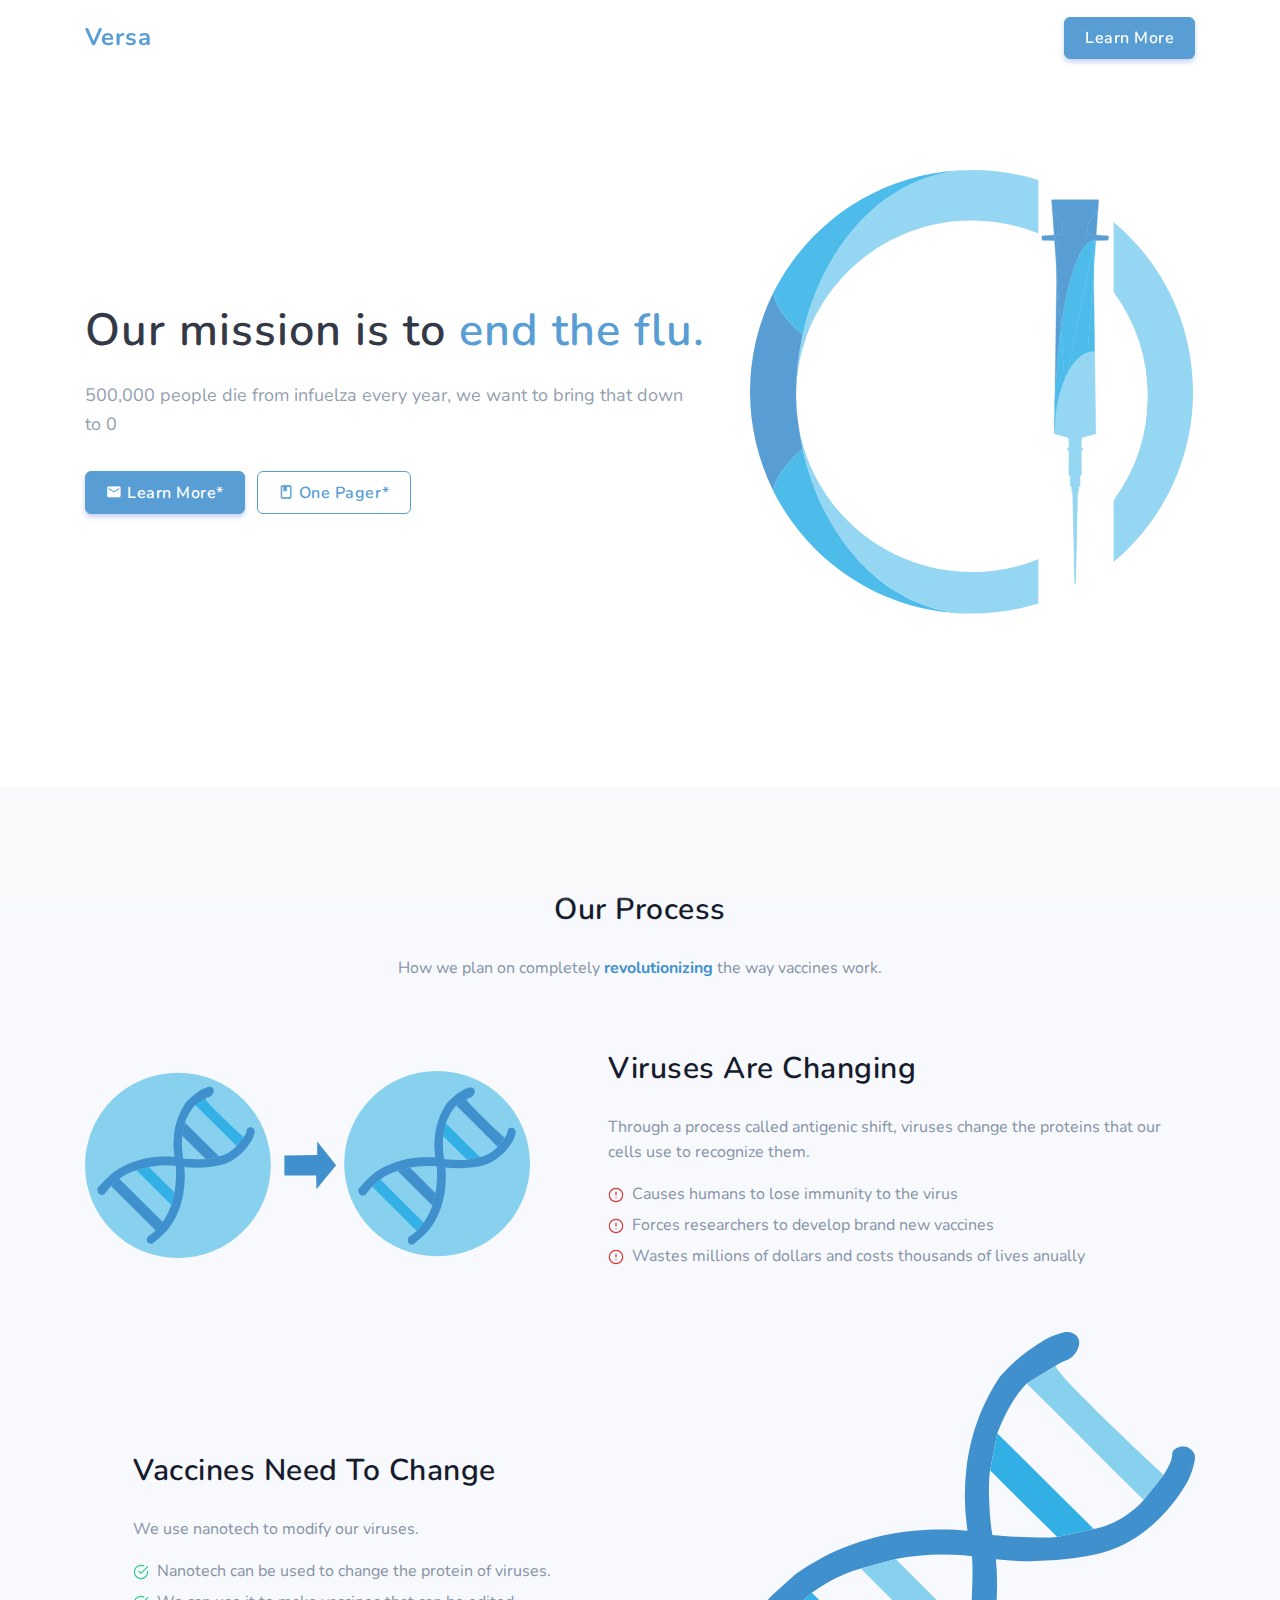
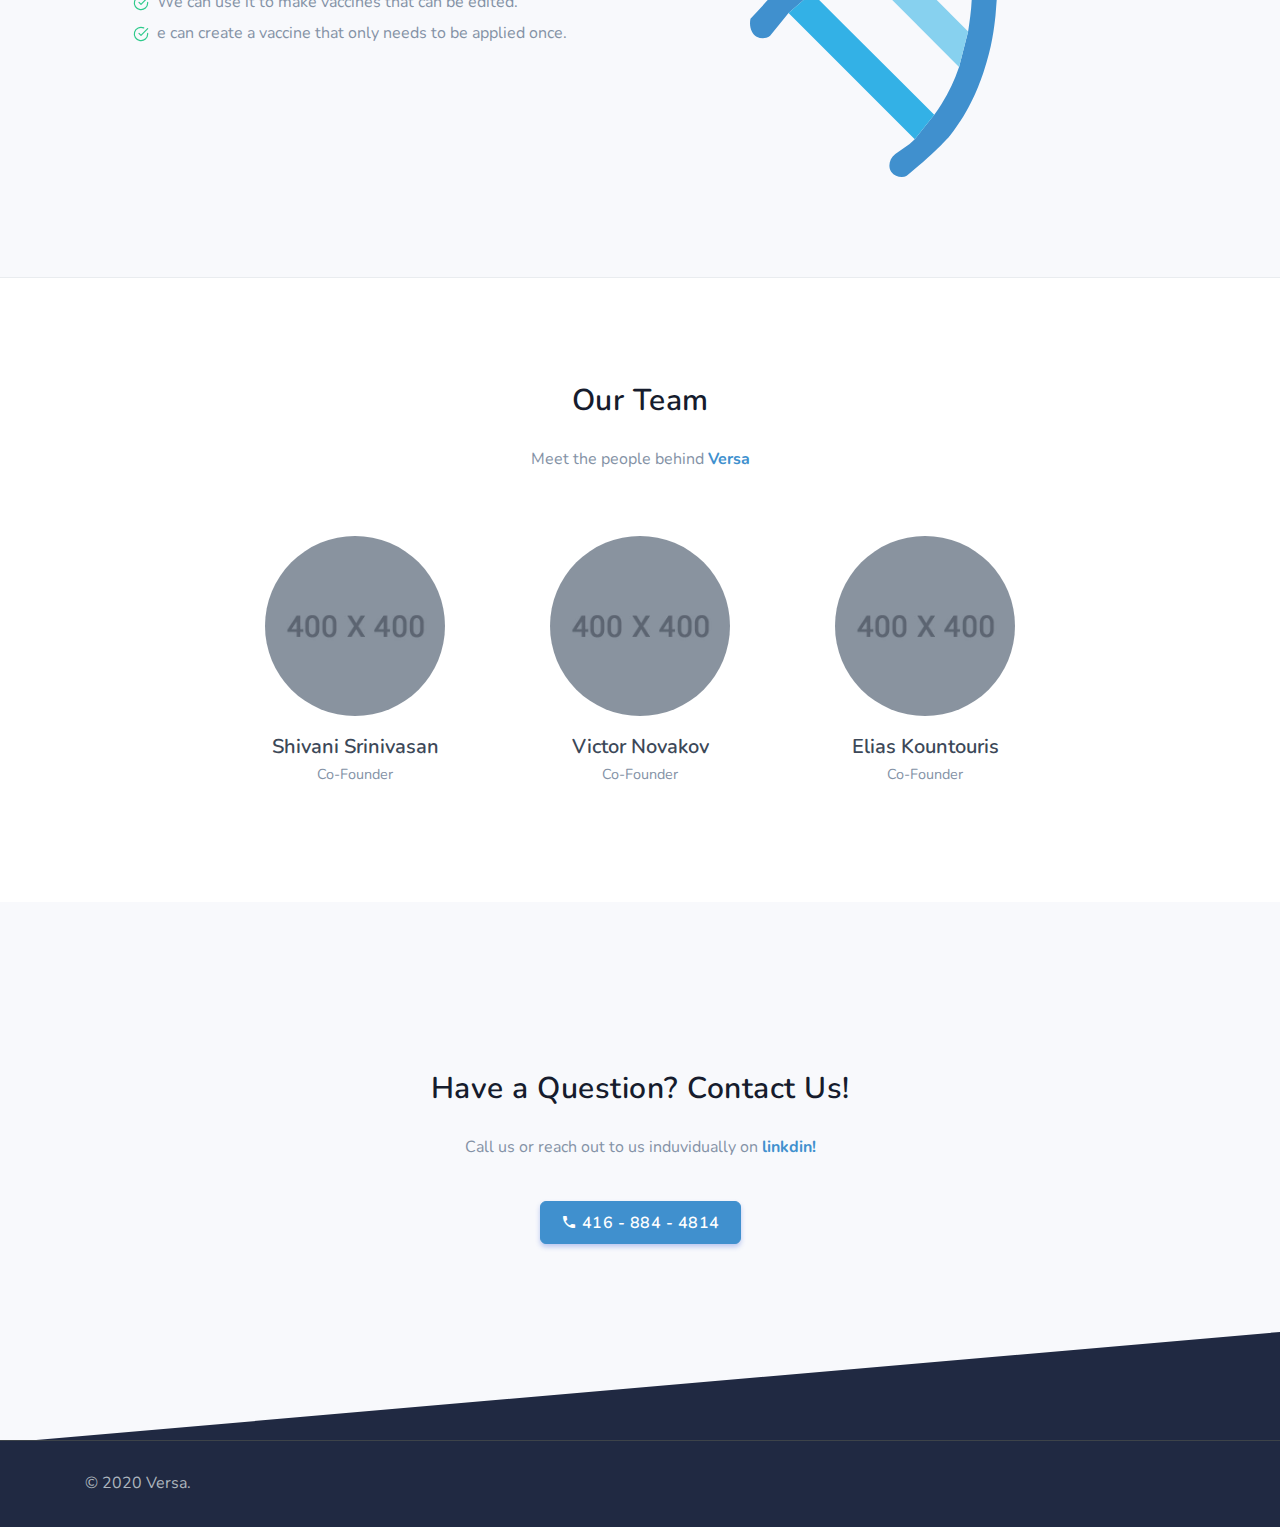
==== index.html @ 8c79bc65 "Yes" ====
<!DOCTYPE html>
<html lang="en">

    <head>
        <meta charset="utf-8" />
        <title>Versa</title>
        <meta name="viewport" content="width=device-width, initial-scale=1.0">
        <meta name="description" content="Premium Bootstrap 4 Landing Page Template" />
        <meta name="keywords" content="bootstrap 4, premium, marketing, multipurpose" />
        <meta name="author" content="Shreethemes" />
        <meta name="Version" content="2.1" />
        <!-- favicon -->
        <link rel="shortcut icon" href="images/favicon.ico">
        <!-- Bootstrap -->
        <link href="css/bootstrap.min.css" rel="stylesheet" type="text/css" />
        <!-- Icons -->
        <link href="css/materialdesignicons.min.css" rel="stylesheet" type="text/css" />
        <!-- Slider -->               
        <link rel="stylesheet" href="css/owl.carousel.min.css"/> 
        <link rel="stylesheet" href="css/owl.theme.default.min.css"/>    
        <!-- Main Css -->
        <link href="css/style.css" rel="stylesheet" type="text/css" id="theme-opt" />
        <link href="css/colors/default.css" rel="stylesheet" id="color-opt">

    </head>

    <body>
        <!-- Loader -->
        <div id="preloader">
            <div id="status">
                <div class="spinner">
                    <div class="double-bounce1"></div>
                    <div class="double-bounce2"></div>
                </div>
            </div>
        </div>
        <!-- Loader -->
        
        <!-- Navbar STart -->
        <header id="topnav" class="defaultscroll sticky">
            <div class="container">
                <!-- Logo container-->
                <div>
                    <a class="logo" href="index.html"><span class="text-primary">Versa</span></a>
                </div>                 
                <div class="buy-button">
                    <a href="https://1.envato.market/4n73n" target="_blank" class="btn btn-primary">Learn More</a>
                </div><!--end login button-->
                <!-- End Logo container-->
                <div class="menu-extras">
                    <div class="menu-item">
                        <!-- Mobile menu toggle-->
                        <a class="navbar-toggle">
                            <div class="lines">
                                <span></span>
                                <span></span>
                                <span></span>
                            </div>
                        </a>
                        <!-- End mobile menu toggle-->
                    </div>
                </div>
        
                <div id="navigation">
                    <!-- Navigation Menu-->   
                    <ul class="navigation-menu">
                        
                    </ul><!--end navigation menu-->
                    <div class="buy-menu-btn d-none">
                        <a href="https://1.envato.market/4n73n" target="_blank" class="btn btn-primary">Buy Now</a>
                    </div><!--end login button-->
                </div><!--end navigation-->
            </div><!--end container-->
        </header><!--end header-->
        <!-- Navbar End -->
        
        <!-- Hero Start -->
        <section class="bg-half-170  d-table w-100" id="home">
            <div class="container">
                <div class="row align-items-center">
                    <div class="col-lg-7 col-md-7">
                        <div class="title-heading mt-4">
                            <h1 class="heading mb-3">Our mission is to <span class="text-primary">end the flu.</span> </h1>
                            <p class="para-desc text-muted">500,000 people die from infuelza every year, we want to bring that down to 0</p>
                            <div class="mt-4">
                                <a href="page-contact-one.html" class="btn btn-primary mt-2 mr-2"><i class="mdi mdi-email"></i> Learn More*</a>
                                <a href="documentation.html" class="btn btn-outline-primary mt-2"><i class="mdi mdi-book-outline"></i> One Pager*</a>
                            </div>
                        </div>
                    </div><!--end col-->

                    <div class="col-lg-5 col-md-5 mt-4 pt-2 mt-sm-0 pt-sm-0">
                        <img src="images/illustrator/logoVersa.svg" alt="">
                    </div><!--end col-->
                </div><!--end row-->
            </div><!--end container-->
        </section><!--end section-->
        <!-- Hero End -->

               <!-- How It Work Start -->
        <section class="section bg-light border-bottom">
            <div class="container">
                <div class="row justify-content-center">
                    <div class="col-12 text-center">
                        <div class="section-title mb-4 pb-2">
                            <h4 class="title mb-4">Our Process</h4>
                            <p class="text-muted para-desc mb-0 mx-auto">How we plan on completely <span class="text-primary font-weight-bold">revolutionizing</span> the way vaccines work.</p>
                        </div>
                    </div><!--end col-->
                </div><!--end row-->

                <div class="row align-items-center">
                    <div class="col-lg-5 col-md-6 mt-4 pt-2">
                        <img src="images/illustrator/Shift.svg" alt="">
                    </div><!--end col-->

                    <div class="col-lg-7 col-md-6 mt-4 pt-2">
                        <div class="section-title ml-lg-5">
                            <h4 class="title mb-4">Viruses Are Changing</h4>
                            <p class="text-muted">Through a process called antigenic shift, viruses change the proteins that our cells use to recognize them.</p>
                            <ul class="list-unstyled feature-list text-muted">
                                <li><i data-feather="alert-circle" class="fea icon-sm text-bad mr-2"></i>Causes humans to lose immunity to the virus</li>
                                <li><i data-feather="alert-circle" class="fea icon-sm text-bad mr-2"></i>Forces researchers to develop brand new vaccines</li>
                                <li><i data-feather="alert-circle" class="fea icon-sm text-bad mr-2"></i>Wastes millions of dollars and costs thousands of lives anually</li>
                            </ul>
                        </div>
                    </div><!--end col-->
                </div><!--end row-->
                <p></p>
                <p></p>
                <p></p>
                <div class="row align-items-center">
                    <div class="col-lg-7 col-md-6 mt-4 pt-2">
                        <div class="section-title ml-lg-5">
                            <h4 class="title mb-4">Vaccines Need To Change</h4>
                            <p class="text-muted">We use nanotech to modify our viruses.</p>
                            <ul class="list-unstyled feature-list text-muted">
                                <li><i data-feather="check-circle" class="fea icon-sm text-success mr-2"></i>Nanotech can be used to change the protein of viruses.</li>
                                <li><i data-feather="check-circle" class="fea icon-sm text-success mr-2"></i>We can use it to make vaccines that can be edited.</li>
                                <li><i data-feather="check-circle" class="fea icon-sm text-success mr-2"></i>e can create a vaccine that only needs to be applied once.</li>
                            </ul>
                        </div>
                    </div><!--end col-->
                    <div class="col-lg-5 col-md-6 mt-4 pt-2">
                        <img src="images/illustrator/Dna.svg" alt="">
                    </div><!--end col-->

                    
                </div><!--end row-->
            </div><!--end container-->

           
        </section><!--end section-->
        <!-- How It Work End -->

        <section class="section">
            <div class="container align-items-center">
                <div class="row">
                    <div class="col-12 text-center">
                        <div class="section-title mb-4 pb-2">
                            <h4 class="title mb-4">Our Team</h4>
                            <p class="text-muted para-desc mx-auto mb-0">Meet the people behind<span class="text-primary font-weight-bold"> Versa</span></p>
                        </div>
                    </div><!--end col-->
                </div><!--end row-->

                <div class="row justify-content-center">
                    <div class="col-lg-3 col-md-6 mt-4 pt-2">
                        <div class="card team text-center bg-transparent border-0">
                            <div class="card-body p-0">
                                <div class="position-relative">
                                    <img src="images/client/01.jpg" class="img-fluid avatar avatar-ex-large rounded-circle" alt="">
                                    <ul class="list-unstyled social-icon team-icon mb-0 mt-4">
                                        <li class="list-inline-item"><a href="https://www.linkedin.com/in/shivani-srinivasan" class="rounded"><i data-feather="linkedin" class="fea icon-sm fea-social"></i></a></li>
                                    </ul><!--end icon-->
                                </div>
                                <div class="content pt-3 pb-3">
                                    <h5 class="mb-0"><a href="javascript:void(0)" class="name text-dark">Shivani Srinivasan</a></h5>
                                    <small class="designation text-muted">Co-Founder</small>
                                </div>                                
                            </div>
                        </div>
                    </div><!--end col-->
                    
                    <div class="col-lg-3 col-md-6 mt-4 pt-2">
                        <div class="card team text-center bg-transparent border-0">
                            <div class="card-body p-0">
                                <div class="position-relative">
                                    <img src="images/client/02.jpg" class="img-fluid avatar avatar-ex-large rounded-circle" alt="">
                                </div>
                                <div class="content pt-3 pb-3">
                                    <h5 class="mb-0"><a href="javascript:void(0)" class="name text-dark">Victor Novakov</a></h5>
                                    <small class="designation text-muted">Co-Founder</small>
                                </div>                                
                            </div>
                        </div>
                    </div><!--end col-->
                    
                    <div class="col-lg-3 col-md-6 mt-4 pt-2">
                        <div class="card team text-center bg-transparent border-0">
                            <div class="card-body p-0">
                                <div class="position-relative">
                                    <img src="images/client/03.jpg" class="img-fluid avatar avatar-ex-large rounded-circle" alt="">
                                    <ul class="list-unstyled social-icon team-icon mb-0 mt-4">
                                        <li class="list-inline-item"><a href="https://eliaskountouris.com/" class="rounded"><i data-feather="user" class="fea icon-sm fea-social"></i></a></li>
                                        <li class="list-inline-item"><a href="https://www.instagram.com/elias.kountouris/?hl=en" class="rounded"><i data-feather="instagram" class="fea icon-sm fea-social"></i></a></li>
                                        <li class="list-inline-item"><a href="https://github.com/eliaskountouris" class="rounded"><i data-feather="github" class="fea icon-sm fea-social"></i></a></li>
                                        <li class="list-inline-item"><a href="https://www.linkedin.com/in/elias-kountouris-23536b183/" class="rounded"><i data-feather="linkedin" class="fea icon-sm fea-social"></i></a></li>
                                    </ul><!--end icon-->
                                </div>
                                <div class="content pt-3 pb-3">
                                    <h5 class="mb-0"><a href="javascript:void(0)" class="name text-dark">Elias Kountouris</a></h5>
                                    <small class="designation text-muted">Co-Founder</small>
                                </div>                                
                            </div>
                        </div>
                    </div><!--end col-->
                </div><!--end row-->
            </div><!--end container-->
        </section><!--end section-->

        <!-- FAQ n Contact Start -->
        <section class="section bg-light">
            <div class="container">
                <div class="row my-md-5 pt-md-3 my-4 pt-2 pb-lg-5 mt-sm-0 pt-sm-0 justify-content-center">
                    <div class="col-12 text-center">
                        <div class="section-title">
                            <h4 class="title mb-4">Have a Question? Contact Us!</h4>
                            <p class="text-muted para-desc mx-auto">Call us or reach out to us induvidually on <span class="text-primary font-weight-bold">linkdin!</span></p>
                            <a class="btn btn-primary mt-4"><i class="mdi mdi-phone"></i> 416 - 884 - 4814</a>
                        </div>
                    </div><!--end col-->
                </div><!--end row-->
            </div><!--end container-->
        </section><!--end section-->
        <div class="position-relative">
            <div class="shape overflow-hidden text-footer">
                <svg viewBox="0 0 2880 250" fill="none" xmlns="http://www.w3.org/2000/svg">
                    <path d="M720 125L2160 0H2880V250H0V125H720Z" fill="currentColor"></path>
                </svg>
            </div>
        </div>
        <!-- FAQ n Contact End -->

        <footer class="footer footer-bar">
            <div class="container text-center">
                <div class="row align-items-center">
                    <div class="col-sm-6 text-center">
                        <div class="text-sm-left">
                            <p class="mb-0">© 2020 Versa.</p>
                        </div>
                    </div><!--end col-->

                </div><!--end row-->
            </div><!--end container-->
        </footer><!--end footer-->
        <!-- Footer End -->

        <!-- Back to top -->
        <a href="#" class="back-to-top rounded text-center" id="back-to-top"> 
            <i data-feather="chevron-up" class="icons d-inline-block"></i>
        </a>
        <!-- Back to top -->

        <!-- javascript -->
        <script src="js/jquery-3.4.1.min.js"></script>
        <script src="js/bootstrap.bundle.min.js"></script>
        <script src="js/jquery.easing.min.js"></script>
        <script src="js/scrollspy.min.js"></script>
        <!-- SLIDER -->
        <script src="js/owl.carousel.min.js "></script>
        <script src="js/owl.init.js "></script>
        <!-- Icons -->
        <script src="js/feather.min.js"></script>
        <script src="js/unicons-monochrome.js"></script>
        
        <!-- Main Js -->
        <script src="js/app.js"></script>
    </body>
</html>
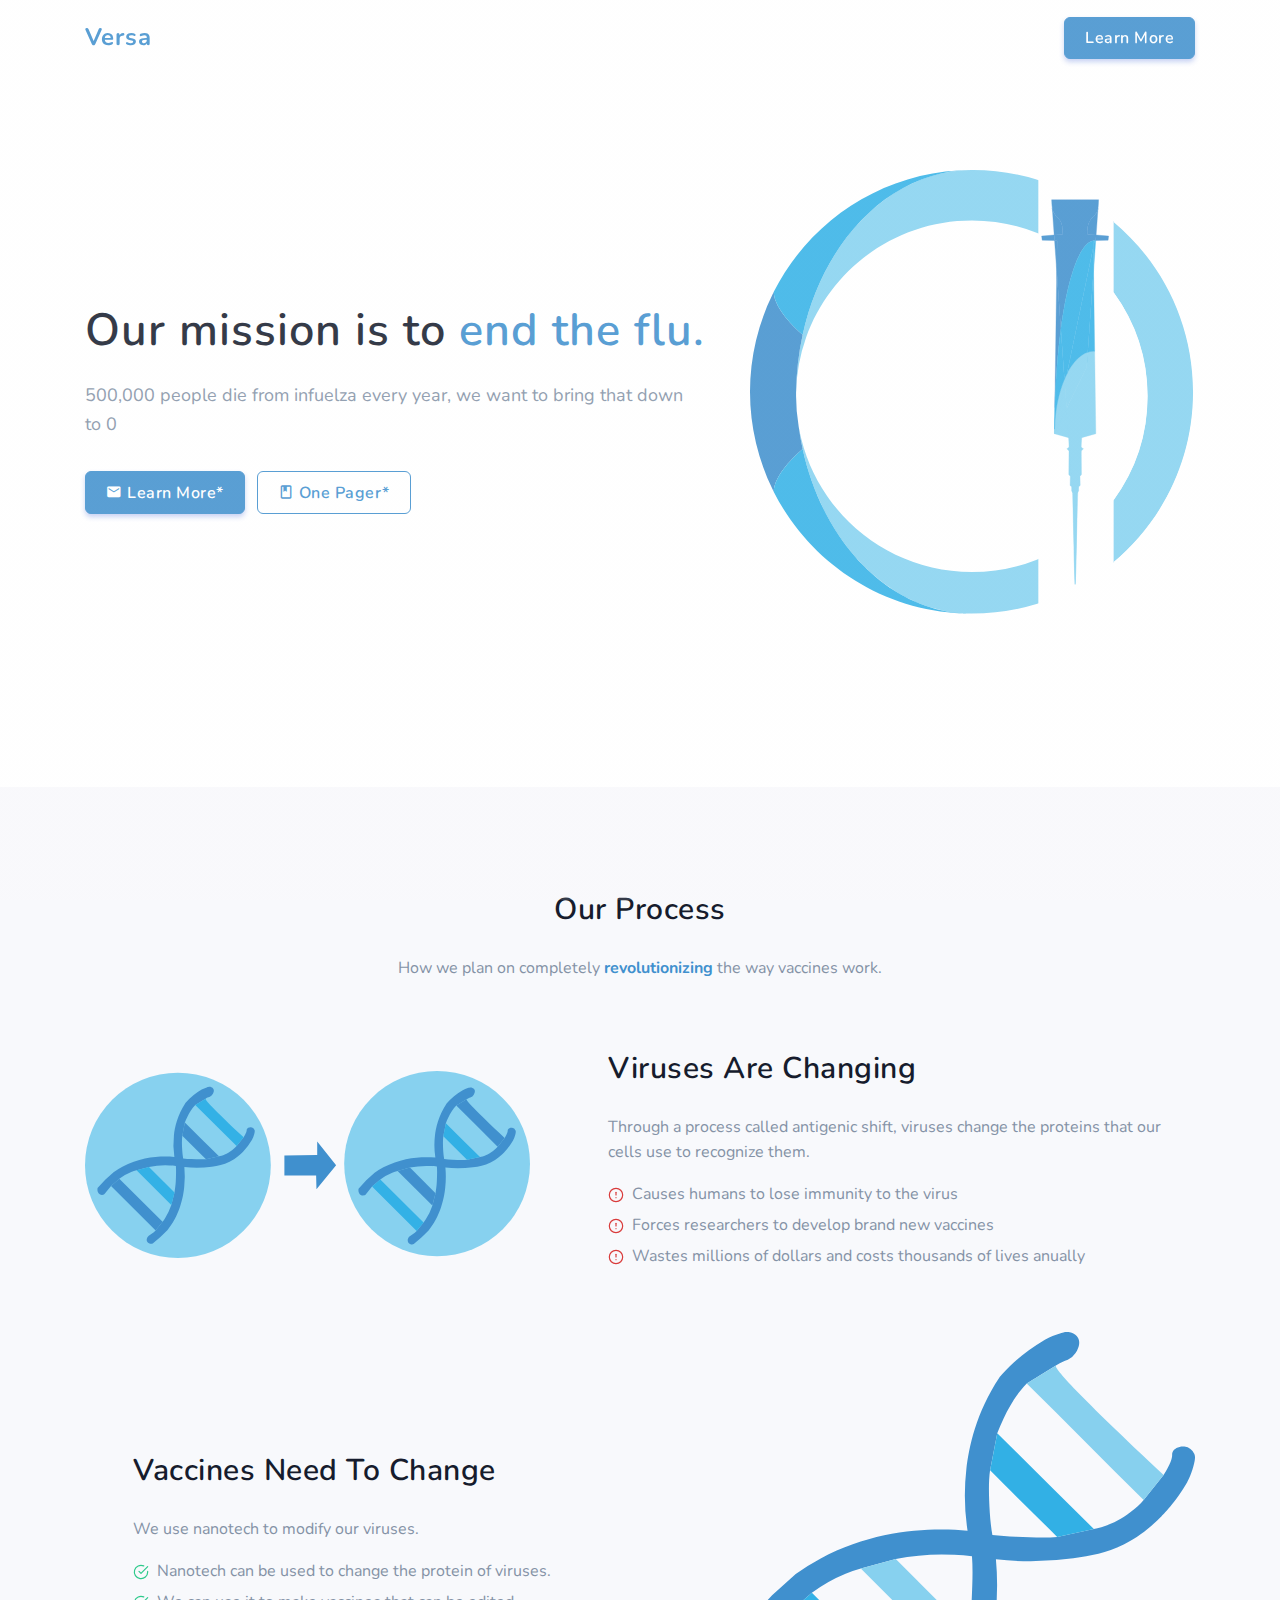
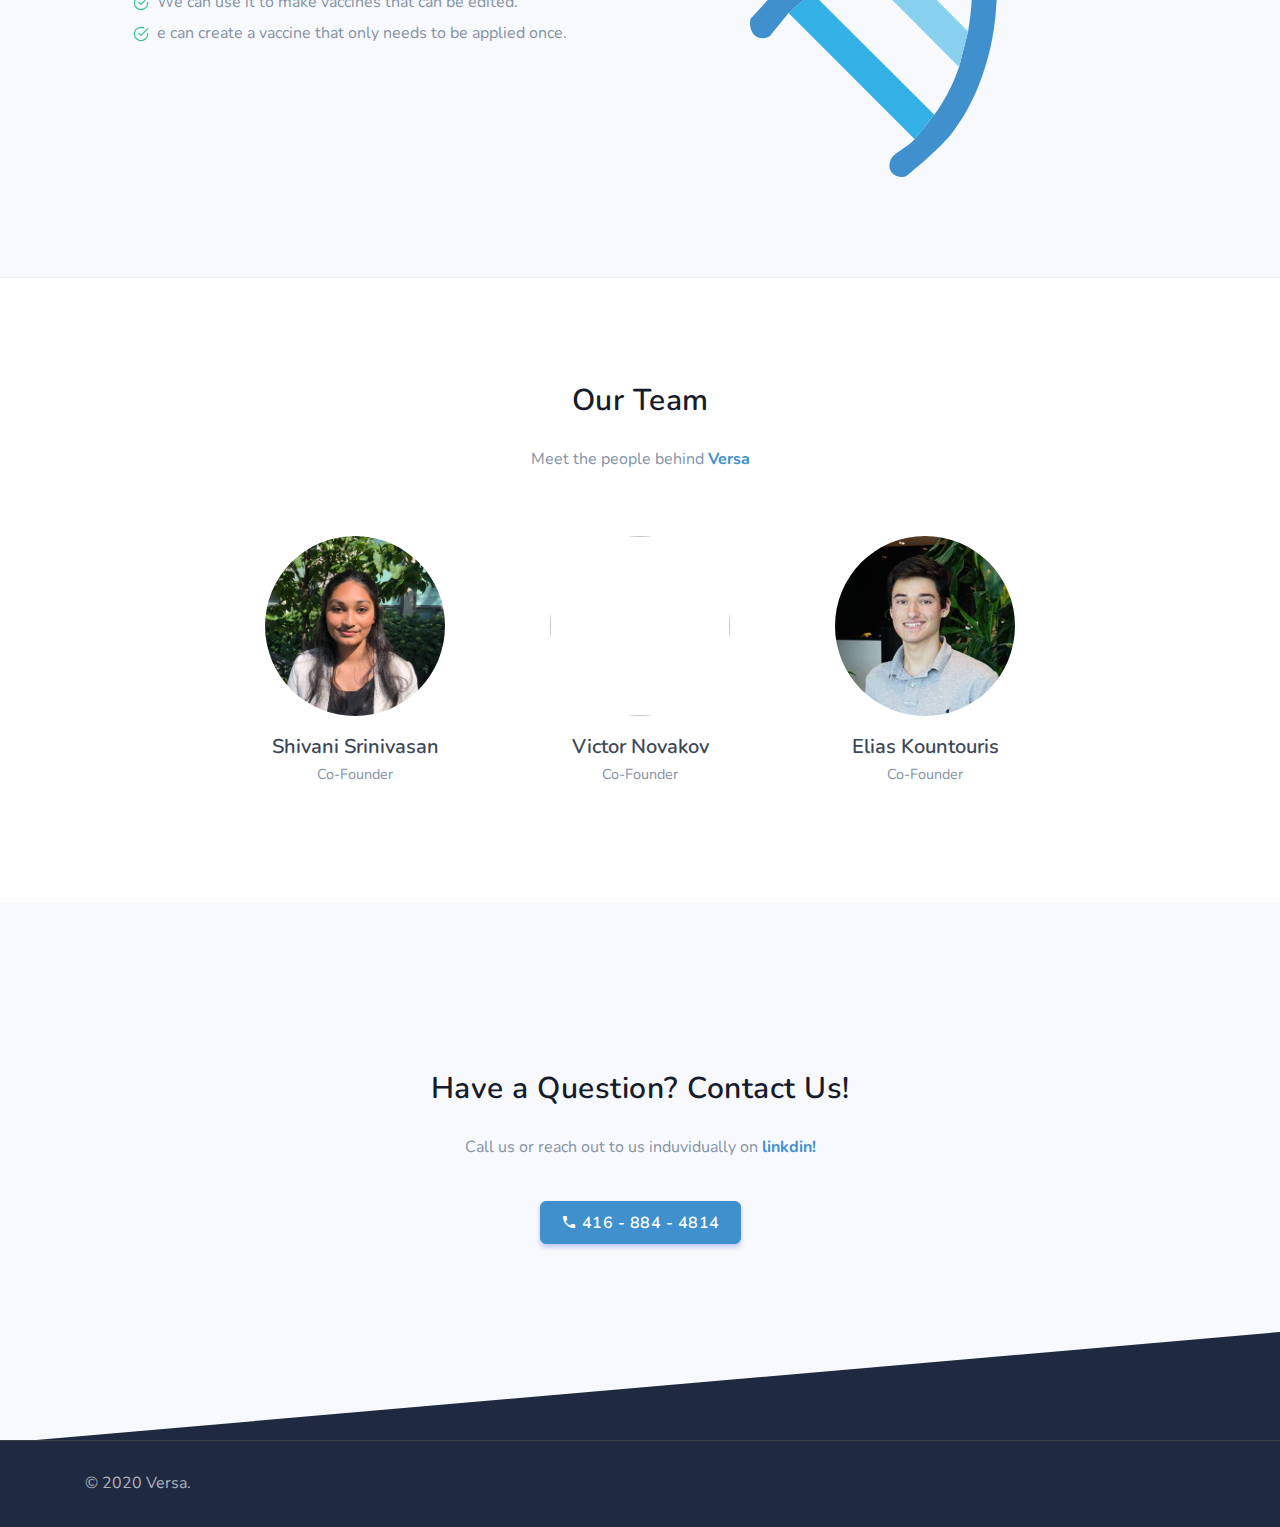
==== commit 39918fee: "Yes" ====
--- a/index.html
+++ b/index.html
@@ -44,7 +44,7 @@
                     <a class="logo" href="index.html"><span class="text-primary">Versa</span></a>
                 </div>                 
                 <div class="buy-button">
-                    <a href="https://1.envato.market/4n73n" target="_blank" class="btn btn-primary">Learn More</a>
+                    <a href="" target="_blank" class="btn btn-primary">Learn More</a>
                 </div><!--end login button-->
                 <!-- End Logo container-->
                 <div class="menu-extras">
@@ -67,7 +67,7 @@
                         
                     </ul><!--end navigation menu-->
                     <div class="buy-menu-btn d-none">
-                        <a href="https://1.envato.market/4n73n" target="_blank" class="btn btn-primary">Buy Now</a>
+                        <a href="" target="_blank" class="btn btn-primary">Buy Now</a>
                     </div><!--end login button-->
                 </div><!--end navigation-->
             </div><!--end container-->
@@ -83,8 +83,8 @@
                             <h1 class="heading mb-3">Our mission is to <span class="text-primary">end the flu.</span> </h1>
                             <p class="para-desc text-muted">500,000 people die from infuelza every year, we want to bring that down to 0</p>
                             <div class="mt-4">
-                                <a href="page-contact-one.html" class="btn btn-primary mt-2 mr-2"><i class="mdi mdi-email"></i> Learn More*</a>
-                                <a href="documentation.html" class="btn btn-outline-primary mt-2"><i class="mdi mdi-book-outline"></i> One Pager*</a>
+                                <a href="" class="btn btn-primary mt-2 mr-2"><i class="mdi mdi-email"></i> Learn More*</a>
+                                <a href="" class="btn btn-outline-primary mt-2"><i class="mdi mdi-book-outline"></i> One Pager*</a>
                             </div>
                         </div>
                     </div><!--end col-->
@@ -169,7 +169,7 @@
                         <div class="card team text-center bg-transparent border-0">
                             <div class="card-body p-0">
                                 <div class="position-relative">
-                                    <img src="images/client/01.jpg" class="img-fluid avatar avatar-ex-large rounded-circle" alt="">
+                                    <img src="images/illustrator/Shivani.jpg" class="img-fluid avatar avatar-ex-large rounded-circle" alt="">
                                     <ul class="list-unstyled social-icon team-icon mb-0 mt-4">
                                         <li class="list-inline-item"><a href="https://www.linkedin.com/in/shivani-srinivasan" class="rounded"><i data-feather="linkedin" class="fea icon-sm fea-social"></i></a></li>
                                     </ul><!--end icon-->
@@ -186,7 +186,7 @@
                         <div class="card team text-center bg-transparent border-0">
                             <div class="card-body p-0">
                                 <div class="position-relative">
-                                    <img src="images/client/02.jpg" class="img-fluid avatar avatar-ex-large rounded-circle" alt="">
+                                    <img src="images/vic.jpg.jpg" class="img-fluid avatar avatar-ex-large rounded-circle" alt="">
                                 </div>
                                 <div class="content pt-3 pb-3">
                                     <h5 class="mb-0"><a href="javascript:void(0)" class="name text-dark">Victor Novakov</a></h5>
@@ -200,7 +200,7 @@
                         <div class="card team text-center bg-transparent border-0">
                             <div class="card-body p-0">
                                 <div class="position-relative">
-                                    <img src="images/client/03.jpg" class="img-fluid avatar avatar-ex-large rounded-circle" alt="">
+                                    <img src="images/illustrator/elias.jpg" class="img-fluid avatar avatar-ex-large rounded-circle" alt="">
                                     <ul class="list-unstyled social-icon team-icon mb-0 mt-4">
                                         <li class="list-inline-item"><a href="https://eliaskountouris.com/" class="rounded"><i data-feather="user" class="fea icon-sm fea-social"></i></a></li>
                                         <li class="list-inline-item"><a href="https://www.instagram.com/elias.kountouris/?hl=en" class="rounded"><i data-feather="instagram" class="fea icon-sm fea-social"></i></a></li>
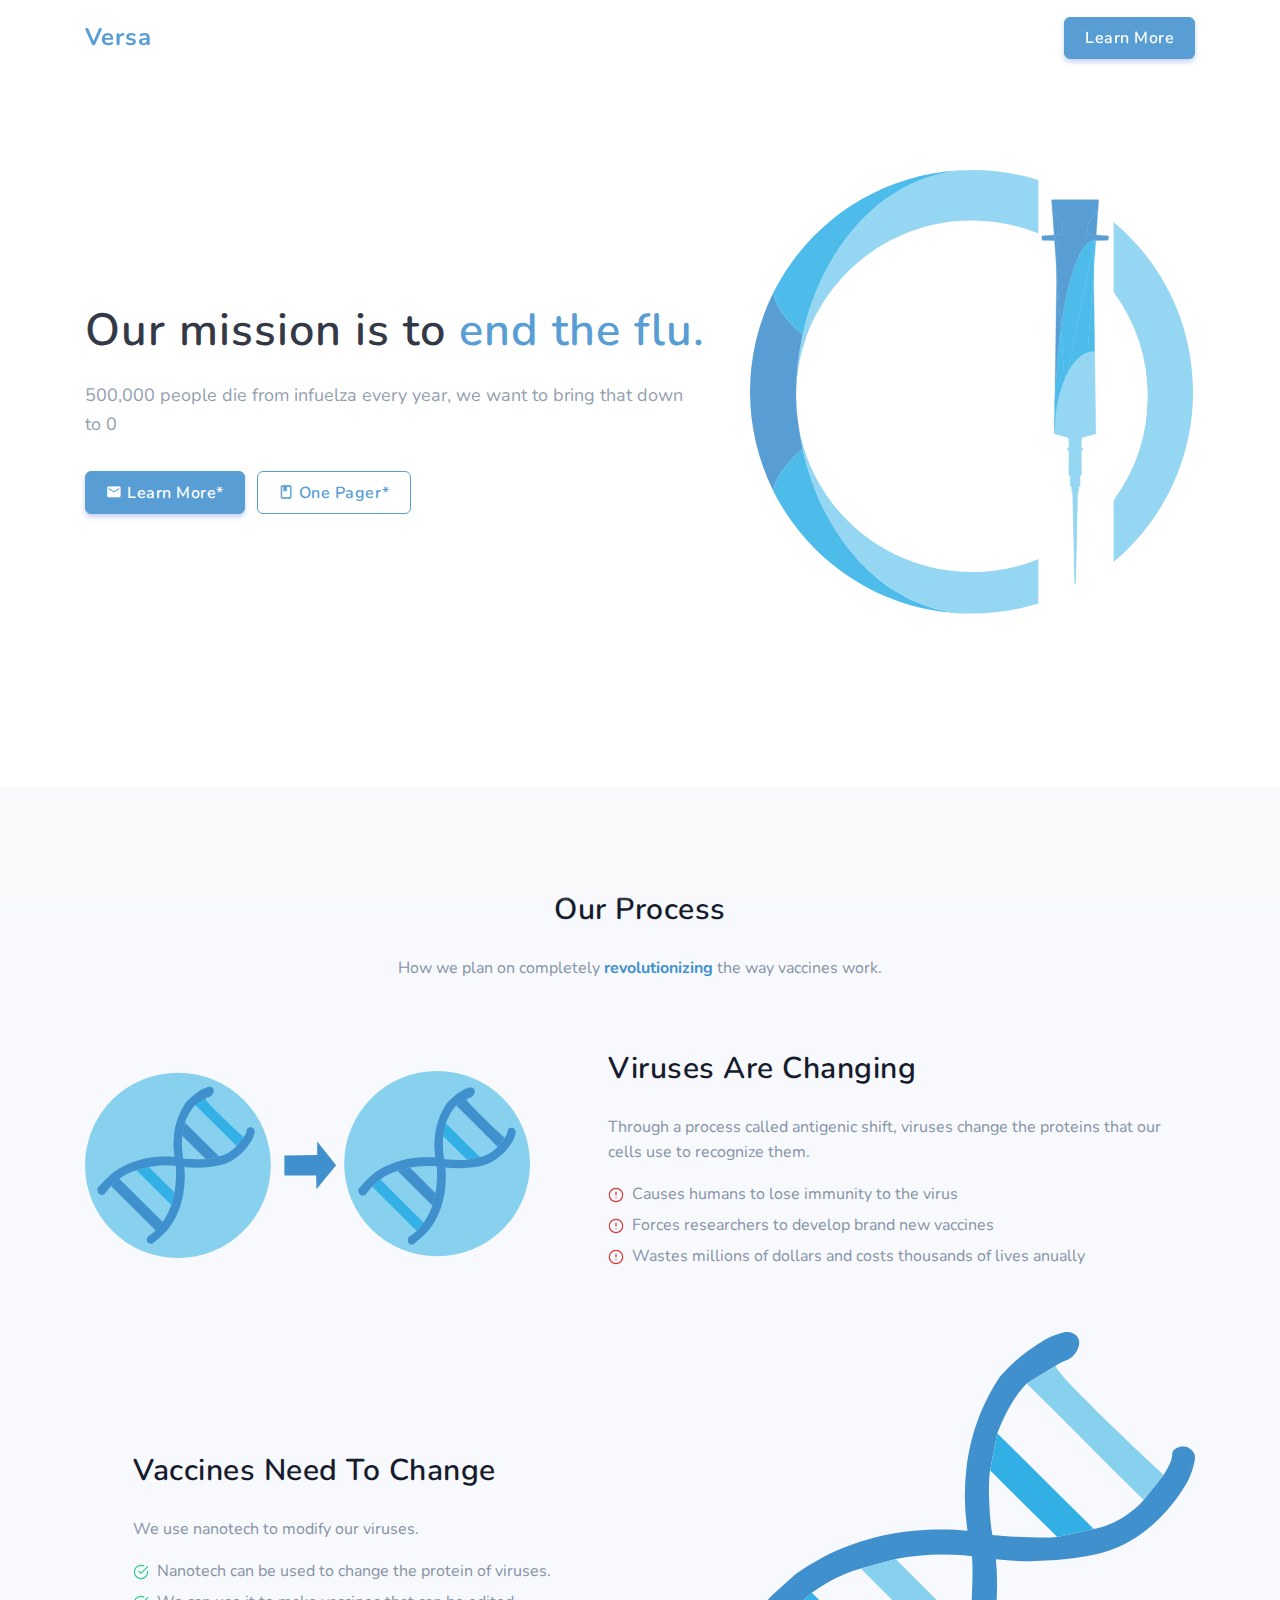
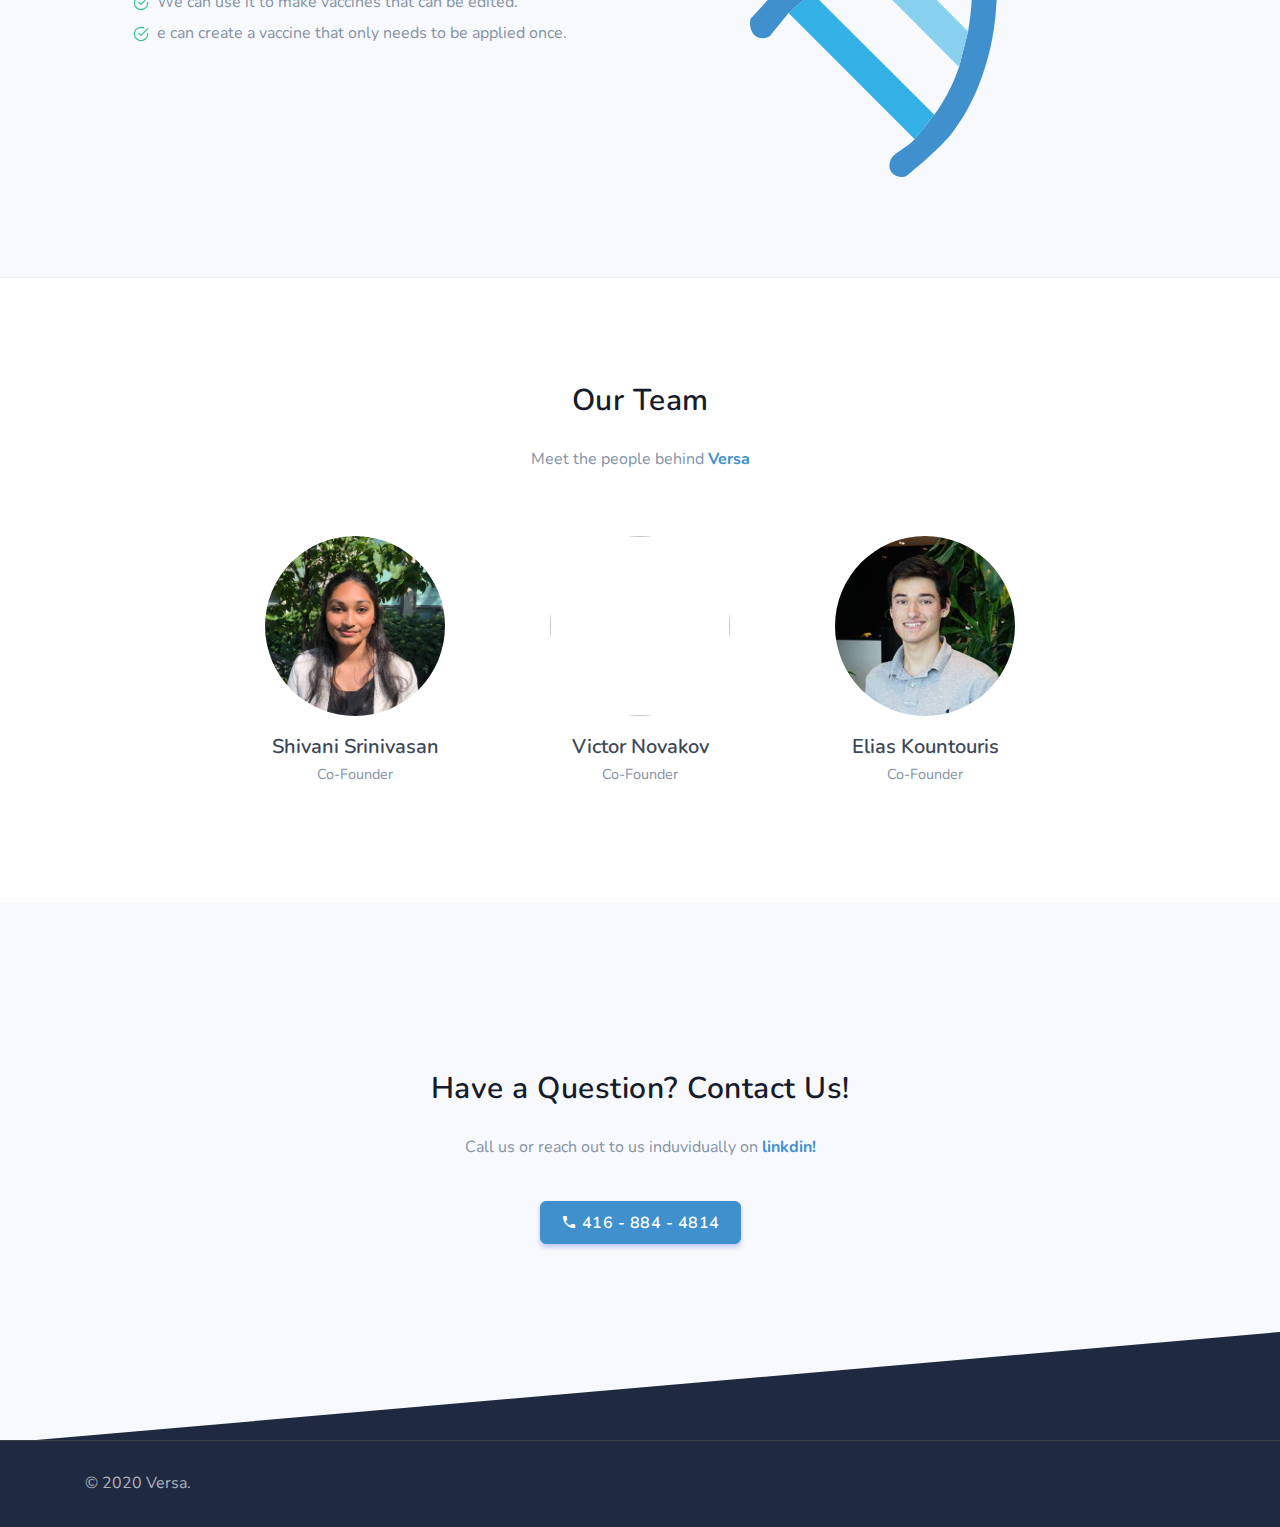
==== commit c8295e0d: "yes" ====
--- a/index.html
+++ b/index.html
@@ -186,7 +186,7 @@
                         <div class="card team text-center bg-transparent border-0">
                             <div class="card-body p-0">
                                 <div class="position-relative">
-                                    <img src="images/vic.jpg.jpg" class="img-fluid avatar avatar-ex-large rounded-circle" alt="">
+                                    <img src="images/vic.jpg" class="img-fluid avatar avatar-ex-large rounded-circle" alt="">
                                 </div>
                                 <div class="content pt-3 pb-3">
                                     <h5 class="mb-0"><a href="javascript:void(0)" class="name text-dark">Victor Novakov</a></h5>
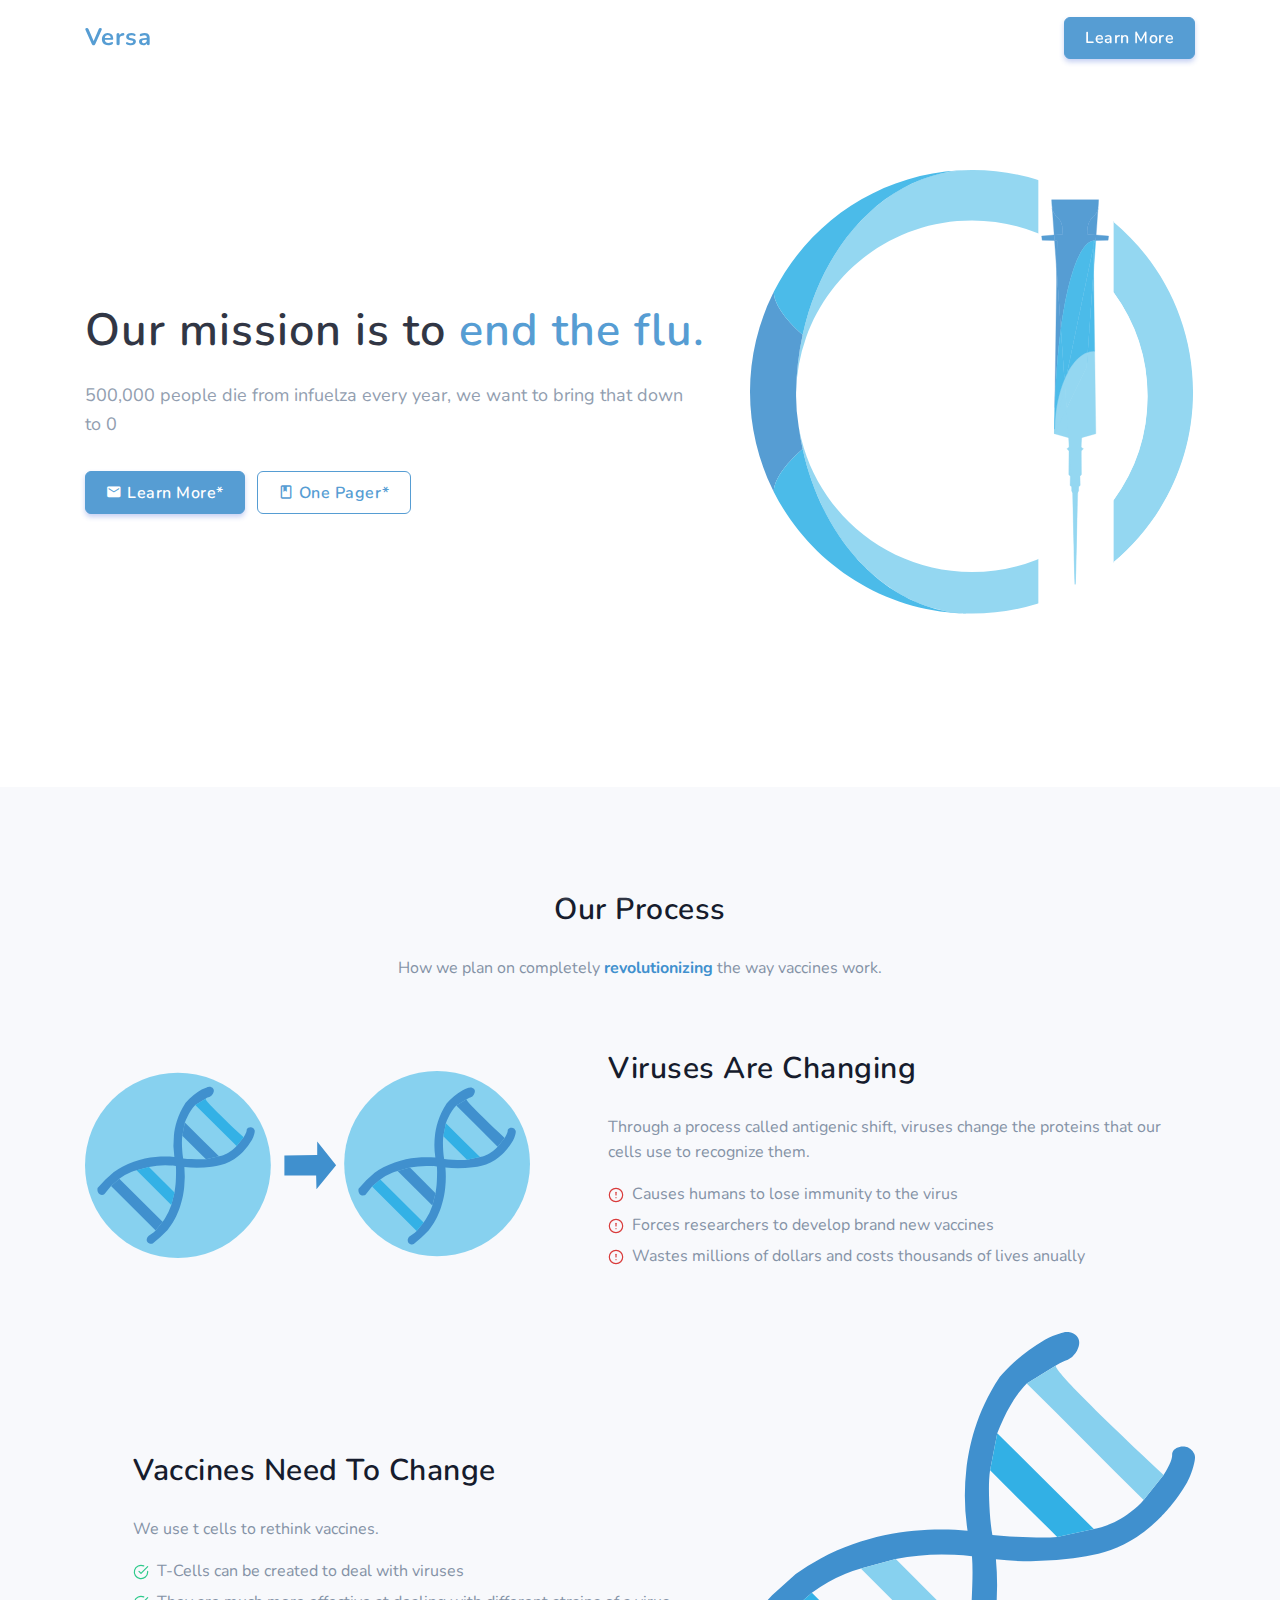
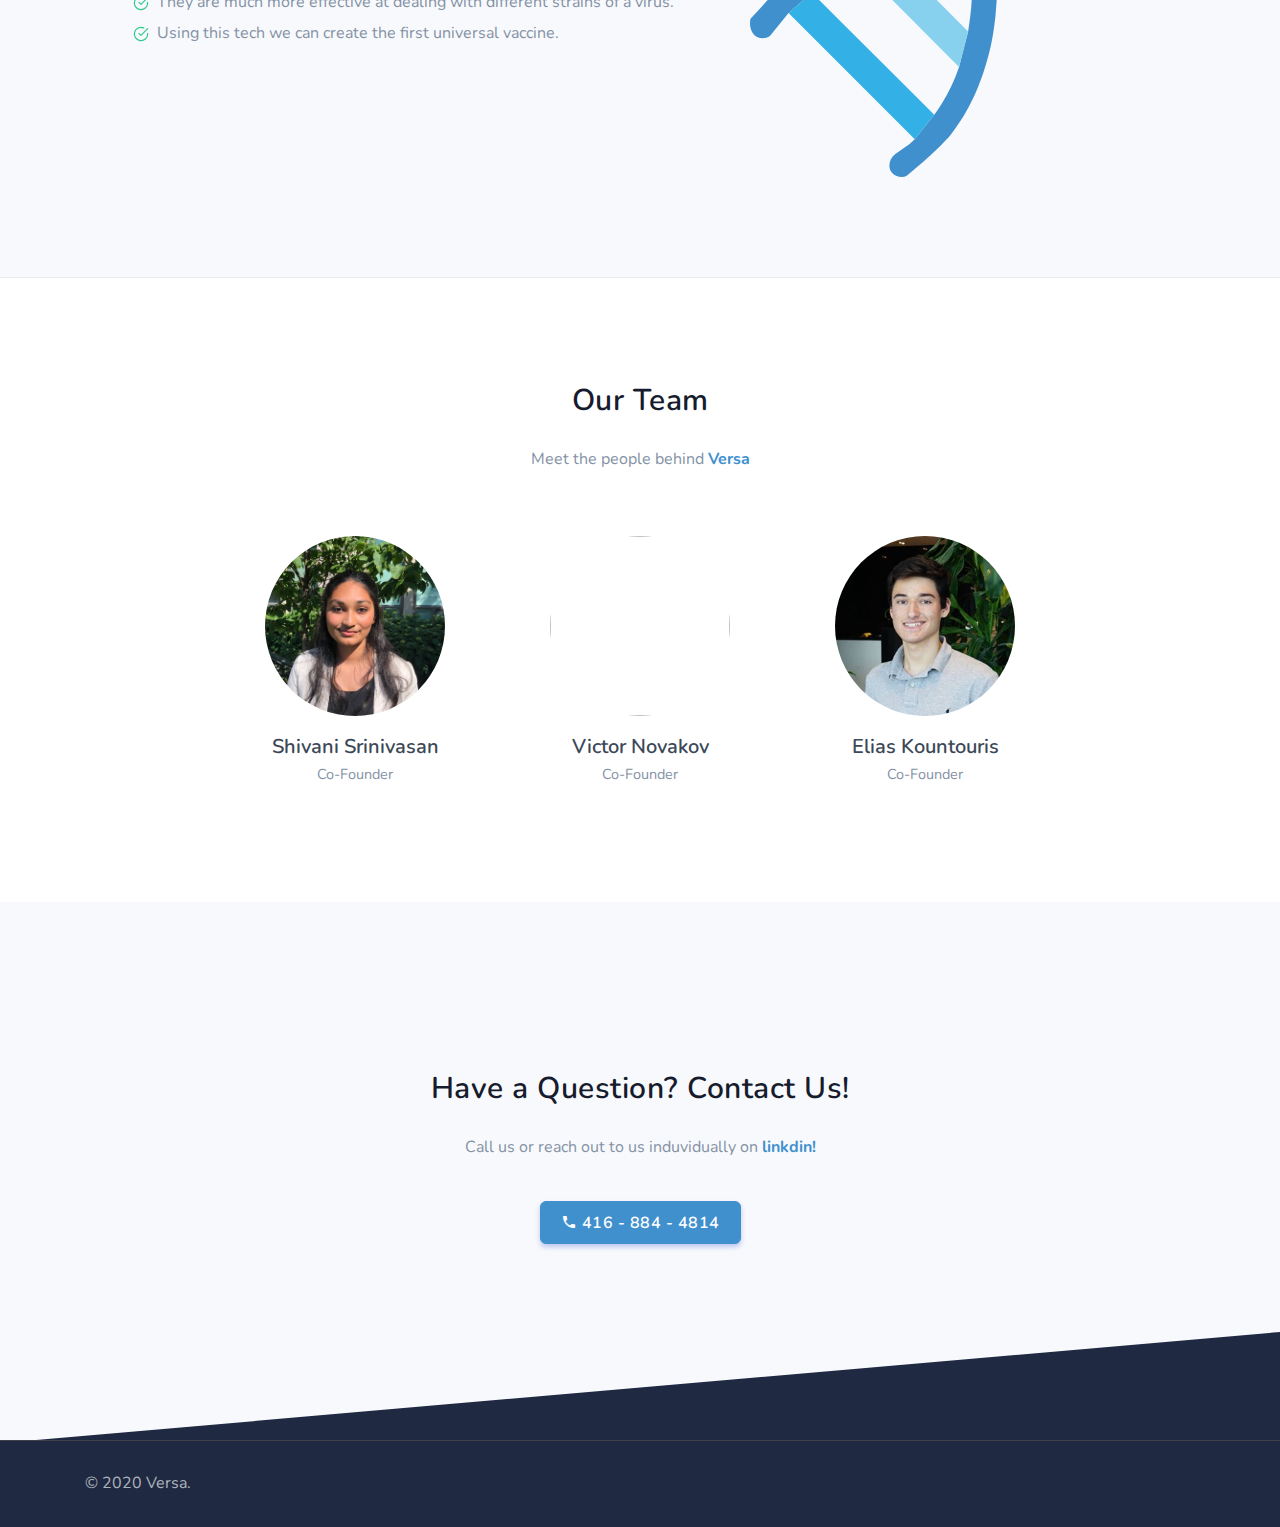
==== commit 79df2186: "Update index.html" ====
--- a/index.html
+++ b/index.html
@@ -133,11 +133,11 @@
                     <div class="col-lg-7 col-md-6 mt-4 pt-2">
                         <div class="section-title ml-lg-5">
                             <h4 class="title mb-4">Vaccines Need To Change</h4>
-                            <p class="text-muted">We use nanotech to modify our viruses.</p>
+                            <p class="text-muted">We use t cells to rethink vaccines.</p>
                             <ul class="list-unstyled feature-list text-muted">
-                                <li><i data-feather="check-circle" class="fea icon-sm text-success mr-2"></i>Nanotech can be used to change the protein of viruses.</li>
-                                <li><i data-feather="check-circle" class="fea icon-sm text-success mr-2"></i>We can use it to make vaccines that can be edited.</li>
-                                <li><i data-feather="check-circle" class="fea icon-sm text-success mr-2"></i>e can create a vaccine that only needs to be applied once.</li>
+                                <li><i data-feather="check-circle" class="fea icon-sm text-success mr-2"></i>T-Cells can be created to deal with viruses </li>
+                                <li><i data-feather="check-circle" class="fea icon-sm text-success mr-2"></i>They are much more effective at dealing with different strains of a virus.</li>
+                                <li><i data-feather="check-circle" class="fea icon-sm text-success mr-2"></i>Using this tech we can create the first universal vaccine.</li>
                             </ul>
                         </div>
                     </div><!--end col-->
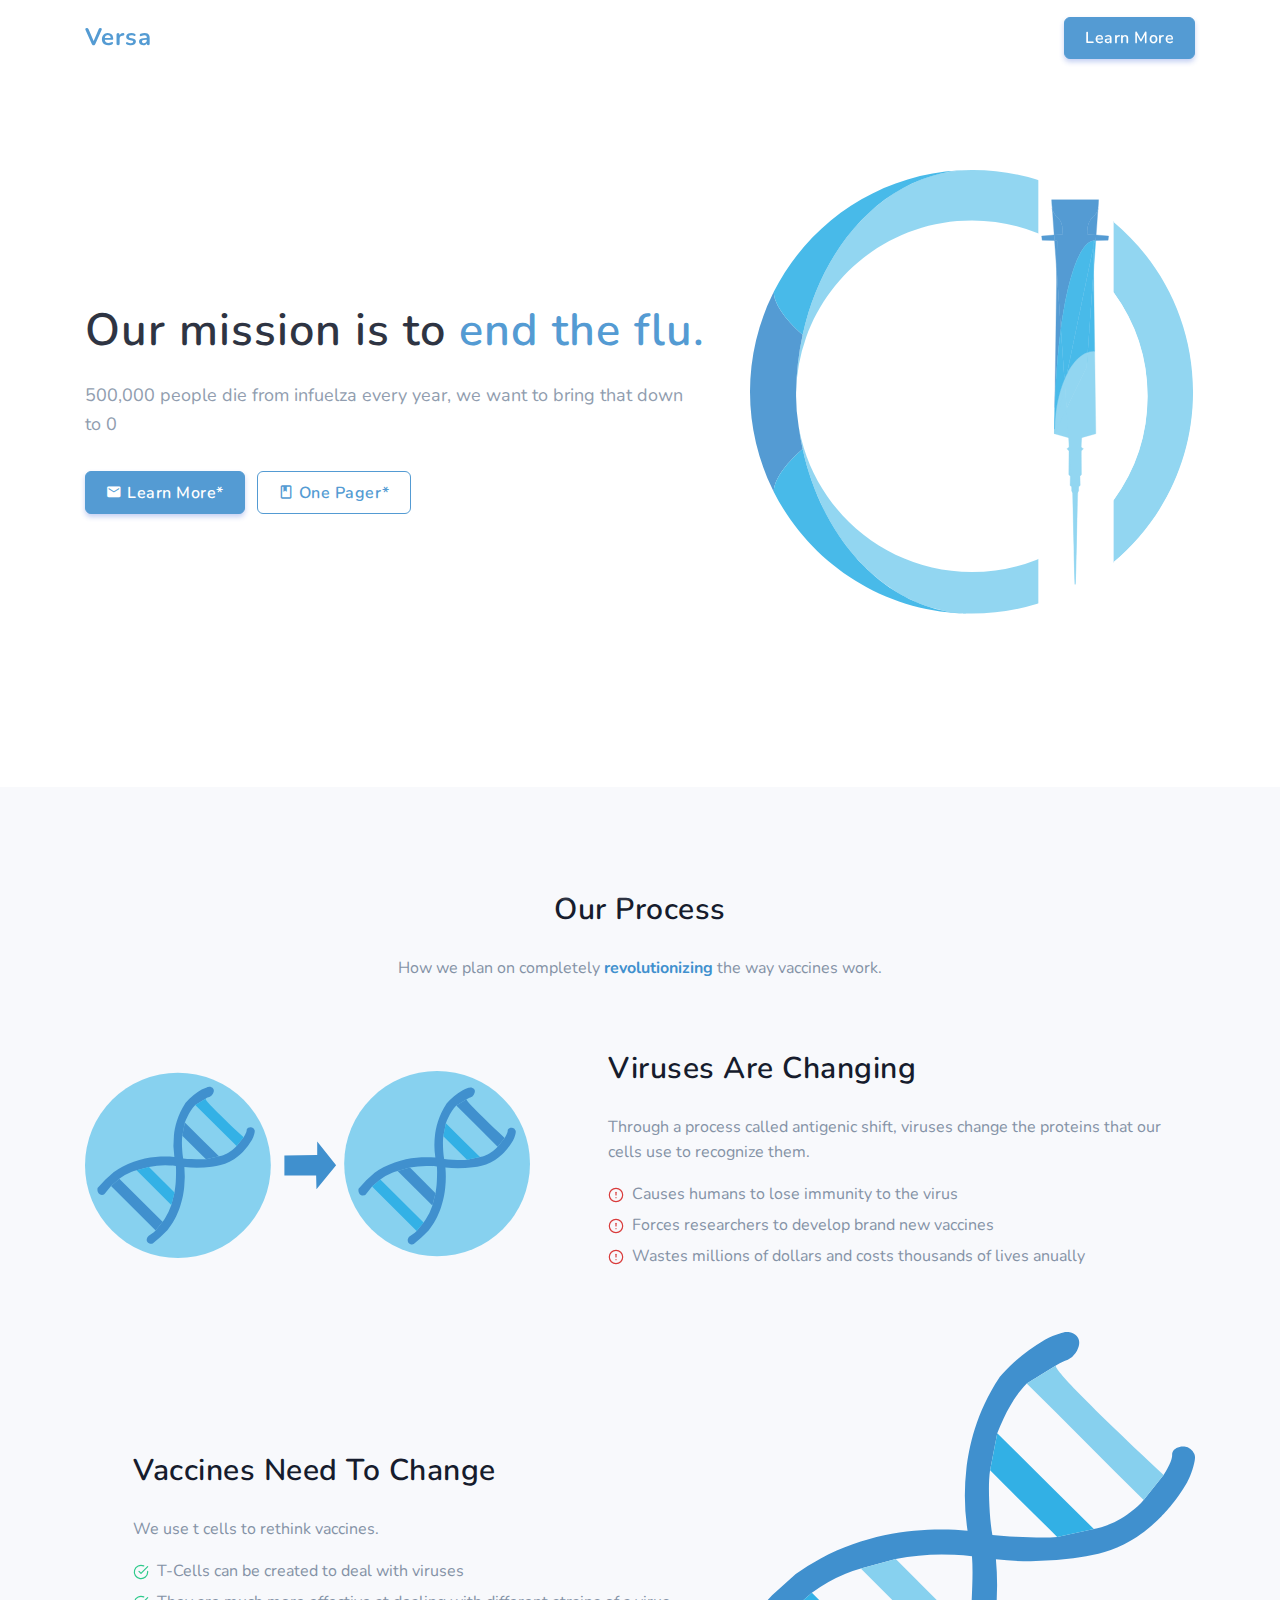
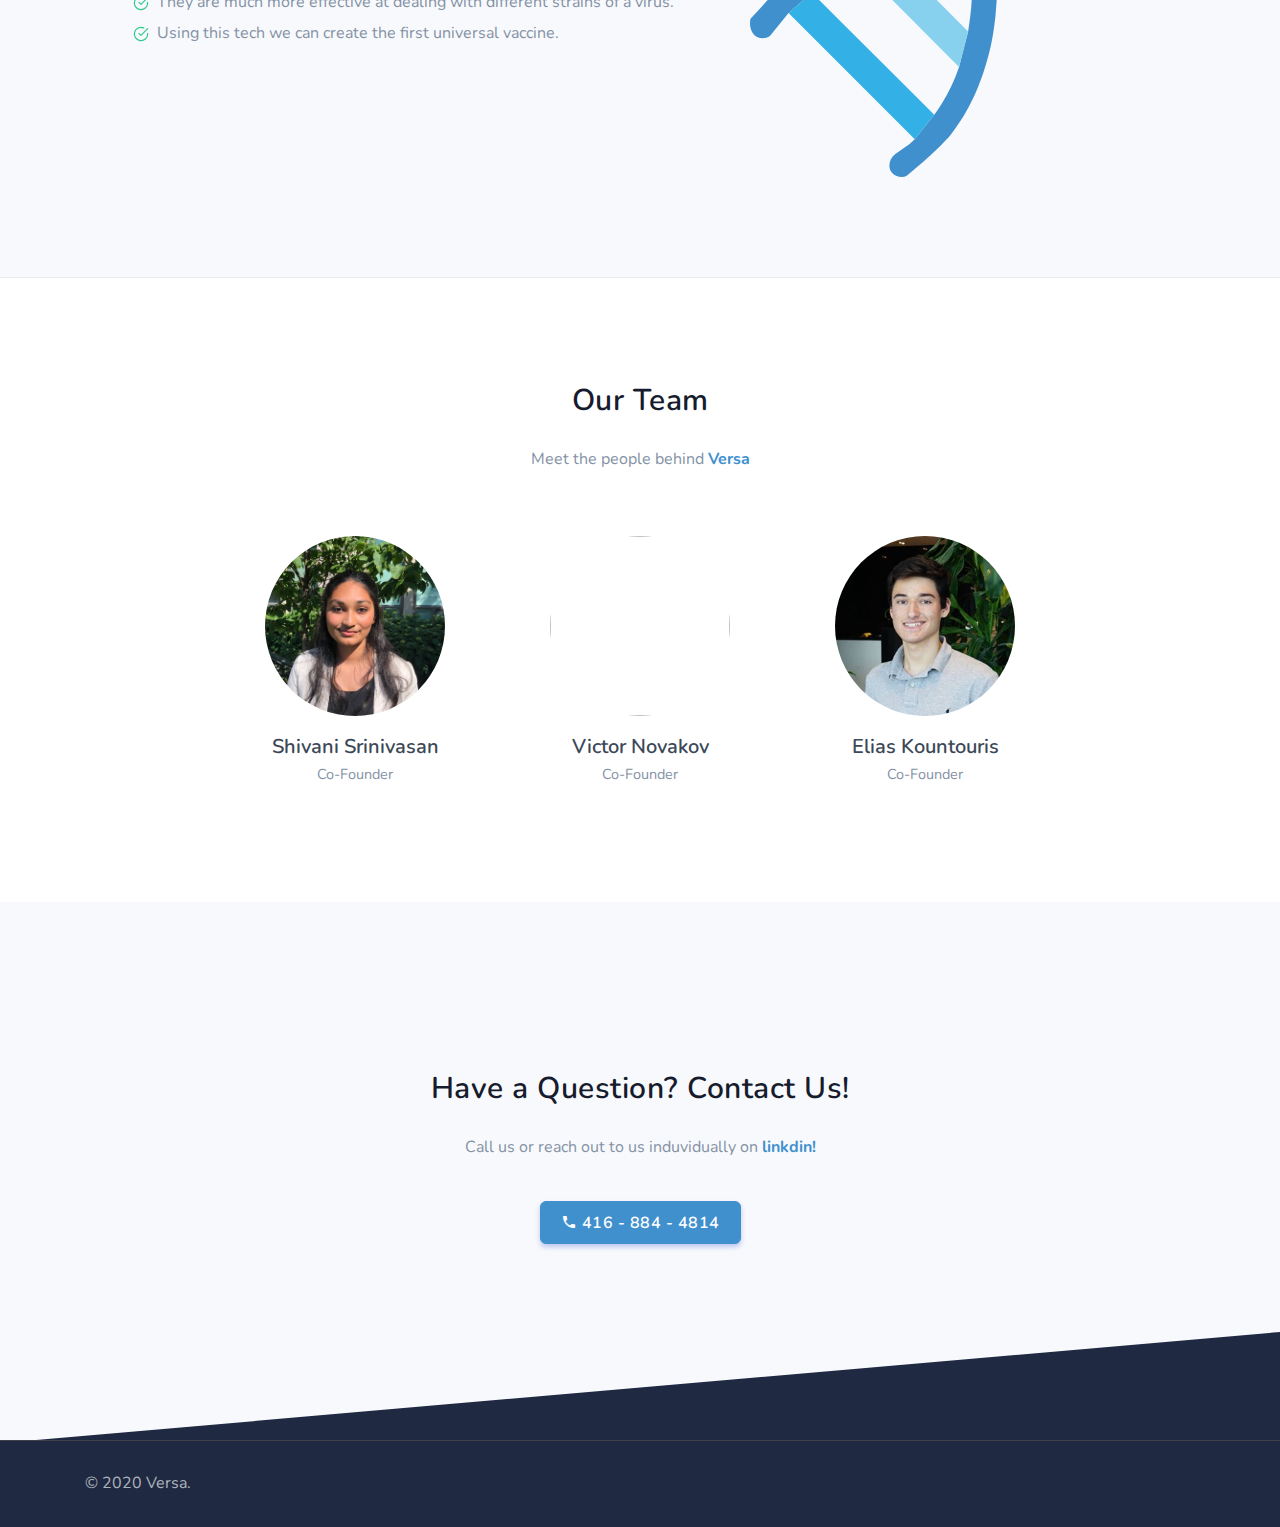
==== commit 6af8d25a: "yes" ====
--- a/index.html
+++ b/index.html
@@ -10,7 +10,7 @@
         <meta name="author" content="Shreethemes" />
         <meta name="Version" content="2.1" />
         <!-- favicon -->
-        <link rel="shortcut icon" href="images/favicon.ico">
+        <link rel="shortcut icon" href="">
         <!-- Bootstrap -->
         <link href="css/bootstrap.min.css" rel="stylesheet" type="text/css" />
         <!-- Icons -->
